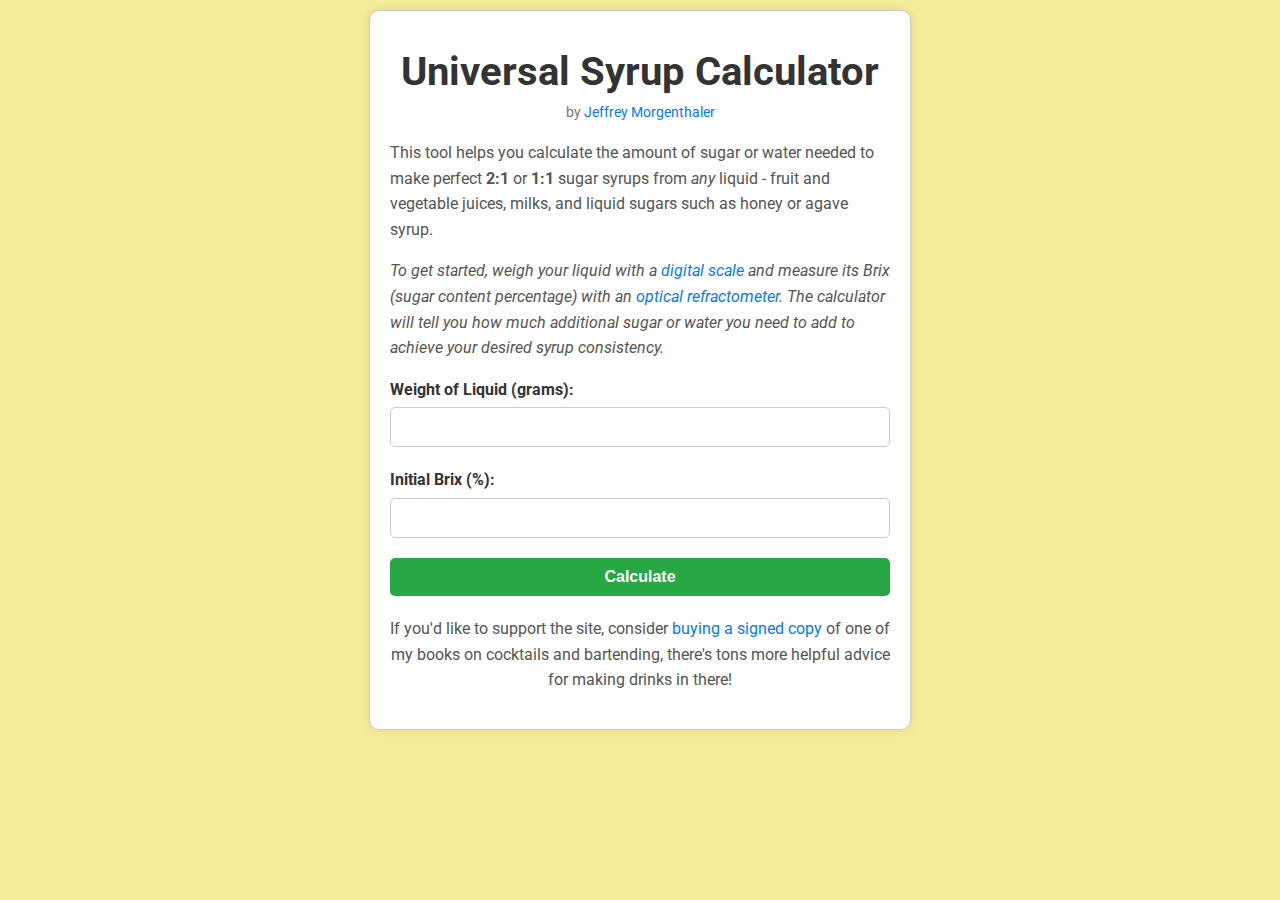
==== index.html @ 94b6f201 "Update index.html" ====
<!DOCTYPE html>
<html lang="en">
<head>
    <meta charset="UTF-8">
    <title>Universal Syrup Calculator</title>
    <meta name="description" content="Universal Syrup Calculator by Jeffrey Morgenthaler helps you make perfect 2:1 and 1:1 sugar syrups. Calculate the right amount of sugar or water based on your liquid's weight and Brix.">
    <meta name="keywords" content="syrup calculator, sugar syrup, 2:1 syrup, 1:1 syrup, Jeffrey Morgenthaler, cocktail syrup">
    <link rel="stylesheet" type="text/css" href="style.css">
    <link rel="apple-touch-icon" sizes="180x180" href="/apple-touch-icon.png">
    <link rel="icon" type="image/png" sizes="32x32" href="/favicon-32x32.png">
    <link rel="icon" type="image/png" sizes="16x16" href="/favicon-16x16.png">
    <link rel="manifest" href="/site.webmanifest">
    <link rel="manifest" href="/manifest.json">
    <link rel="mask-icon" href="/safari-pinned-tab.svg" color="#5bbad5">
    <meta name="msapplication-TileColor" content="#da532c">
    <meta name="theme-color" content="#ffffff">
    <meta name="viewport" content="width=device-width, initial-scale=1">
    <meta property="og:title" content="Universal Syrup Calculator by Jeffrey Morgenthaler">
    <meta property="og:description" content="Calculate the right amount of sugar or water to make perfect 2:1 and 1:1 sugar syrups.">
    <meta property="og:image" content="URL_TO_IMAGE">
    <meta property="og:url" content="YOUR_WEBSITE_URL">
    <meta property="og:type" content="website">
    <meta name="twitter:card" content="summary_large_image">
    <meta name="twitter:title" content="Universal Syrup Calculator by Jeffrey Morgenthaler">
    <meta name="twitter:description" content="Calculate the right amount of sugar or water to make perfect 2:1 and 1:1 sugar syrups.">
    <meta name="twitter:image" content="URL_TO_IMAGE">
</head>
<body>
    <div class="container">
        <h1>Universal Syrup Calculator</h1>
        <p class="author">by <a href="https://jeffreymorgenthaler.com/universal-syrup-calculator/" target="_blank" aria-label="Link to my website, opens in a new window">Jeffrey Morgenthaler</a></p>
        <p>This tool helps you calculate the amount of sugar or water needed to make perfect <b>2:1</b> or <b>1:1</b> sugar syrups from <em>any</em> liquid - fruit and vegetable juices, milks, and liquid sugars such as honey or agave syrup.</p>
        <p><em>To get started, weigh your liquid with a <a href="https://amzn.to/3SgPzZM" target="_blank" aria-label="Link to buy, opens in a new window">digital scale</a> and measure its Brix (sugar content percentage) with an <a href="https://amzn.to/46cc4EW" target="_blank" aria-label="Link to buy, opens in a new window">optical refractometer</a>. The calculator will tell you how much additional sugar or water you need to add to achieve your desired syrup consistency.</em></p>
        
        <div class="input-group">
            <label for="weight">Weight of Liquid (grams):</label>
            <input type="number" id="weight" required>
            <span class="error" id="weightError"></span>
        </div>
        <div class="input-group">
            <label for="brix">Initial Brix (%):</label>
            <input type="number" id="brix" required>
            <span class="error" id="brixError"></span>
        </div>
        <button id="calculateButton" onclick="calculate()">Calculate</button>
        <div class="result" id="result"></div>

        <hr class="divider" id="divider">

        <footer>
            <p>If you'd like to support the site, consider <a href="https://jeffreymorgenthaler.com/book/" target="_blank" aria-label="Link to buy, opens in a new window">buying a signed copy</a> of one of my books on cocktails and bartending, there's tons more helpful advice for making drinks in there!</p>
        </footer>
    </div>

    <script>
        function calculate() {
            const weightInput = document.getElementById('weight');
            const brixInput = document.getElementById('brix');
            const weightError = document.getElementById('weightError');
            const brixError = document.getElementById('brixError');
            const divider = document.getElementById('divider');
            const weight = parseFloat(weightInput.value);
            const brix = parseFloat(brixInput.value);
            const brixDecimal = brix / 100;
            const targetBrix2to1 = 2/3;
            const targetBrix1to1 = 0.5;
            const brixTolerance = 0.005; // If brix is within 0.5 brix of target, no addition is needed
            let resultText = '';
            let additionType = ''; // To store whether we need to add sugar or water
            let valid = true;

            // Clear previous error messages
            weightError.textContent = '';
            brixError.textContent = '';

            if (isNaN(weight) || weight <= 0) {
                weightError.textContent = 'Please enter a valid weight.';
                valid = false;
            }
            if (isNaN(brix) || brix < 0 || brix > 100) {
                brixError.textContent = 'Please enter a valid Brix value (0-100).';
                valid = false;
            }

            if (!valid) {
                return;
            }

            if (isNaN(weight) || isNaN(brixDecimal)) {
                resultText = 'Please enter valid numbers for weight and Brix.';
            } else {
                // For 2:1 Syrup
                let additionalSugar2to1 = 0;
                let additionalWater2to1 = 0;
                if (brixDecimal + brixTolerance < targetBrix2to1) {
                    additionalSugar2to1 = (targetBrix2to1 * weight - brixDecimal * weight) / (1 - targetBrix2to1);
                    resultText += `<p>To make a <b>2:1</b> syrup, add <span class="highlight">${additionalSugar2to1.toFixed(2)} grams</span> of sugar.</p>`;
                    additionType = 'sugar';
                } else if (brixDecimal - brixTolerance > targetBrix2to1) {
                    additionalWater2to1 = (brixDecimal * weight - targetBrix2to1 * weight) / targetBrix2to1;
                    resultText += `<p>To make a <b>2:1</b> syrup, add <span class="highlight">${additionalWater2to1.toFixed(2)} grams</span> of water.</p>`;
                    additionType = 'water';
                } else {
                    resultText += '<p>Your liquid already has the perfect Brix for a <b>2:1</b> syrup.</p>';
                }
                // For 1:1 Syrup
                let additionalSugar1to1 = 0;
                let additionalWater1to1 = 0;
                if (brixDecimal + brixTolerance < targetBrix1to1) {
                    additionalSugar1to1 = (targetBrix1to1 * weight - brixDecimal * weight) / (1 - targetBrix1to1);
                    resultText += `<p>To make a <b>1:1</b> syrup, add <span class="highlight">${additionalSugar1to1.toFixed(2)} grams</span> of sugar.</p>`;
                    additionType = 'sugar';
                } else if (brixDecimal - brixTolerance > targetBrix1to1) {
                    additionalWater1to1 = (brixDecimal * weight - targetBrix1to1 * weight) / targetBrix1to1;
                    resultText += `<p>To make a <b>1:1</b> syrup, add <span class="highlight">${additionalWater1to1.toFixed(2)} grams</span> of water.</p>`;
                    additionType = 'water';
                } else {
                    resultText += '<p>Your liquid already has the perfect Brix for a <b>1:1</b> syrup.</p>';
                }

                // Add contextualized instructions based on the addition type
                if (additionType === 'sugar') {
                    resultText += '<p><em>Heat your liquid and the additional sugar over gentle heat and stir until everything is combined.</em></p>';
                } else if (additionType === 'water') {
                    resultText += '<p><em>Heat your liquid and the additional water over gentle heat and stir until everything is combined.</em></p>';
                }

                resultText += '<p><em>Allow mixture to cool, store in <a href="https://amzn.to/3Sd2092" target="_blank" aria-label="Link to buy, opens in a new window">squeeze bottles</a>, label and refrigerate.</em></p>';
            }

            document.getElementById('result').innerHTML = resultText;
            divider.style.display = 'block'; // Show the divider after displaying results
        }

        // Add event listener to trigger the calculate function when Enter key is pressed
        document.getElementById('weight').addEventListener('keydown', function(event) {
            if (event.key === 'Enter') {
                document.getElementById('calculateButton').click();
            }
        });

        document.getElementById('brix').addEventListener('keydown', function(event) {
            if (event.key === 'Enter') {
                document.getElementById('calculateButton').click();
            }
        });
    </script>
</body>
</html>
---- style.css ----
@import url('https://fonts.googleapis.com/css2?family=Roboto:wght@400;700&display=swap');

body {
    font-family: 'Roboto', Arial, sans-serif;
    margin: 0;
    padding: 0;
    background-color: #f5ec9a; /* Changed background color */
    color: #333;
    line-height: 1.6;
}

.container {
    width: 90%;
    max-width: 500px;
    padding: 20px;
    padding-top: 10px; /* Reduced top padding */
    margin: 10px auto; /* Reduced top margin */
    border: 1px solid #ccc;
    border-radius: 10px;
    background-color: white;
    box-shadow: 0 0 10px rgba(0, 0, 0, 0.1);
}

h1 {
    text-align: center;
    font-size: 2.5em; /* Reduced font size */
    line-height: 1.2; /* Tightened line spacing */
    margin-bottom: 0.2em;
    font-weight: 700;
}

.author {
    text-align: center;
    margin-top: -0.2em;
    font-size: 0.9em; /* Reduced font size */
    color: #777;
}

p {
    margin-bottom: 1em;
    font-size: 1em;
    color: #555;
}

a {
    color: #007BFF;
    text-decoration: none;
}

a:hover {
    text-decoration: underline;
}

.highlight {
    color: red;
    font-weight: bold;
}

.input-group {
    margin-bottom: 15px;
}

label {
    display: block;
    margin-bottom: 5px;
    font-weight: bold;
}

input {
    width: 100%;
    padding: 10px;
    box-sizing: border-box;
    border: 1px solid #ccc;
    border-radius: 5px;
    font-size: 16px; /* Prevent auto-zoom on mobile devices */
    margin-bottom: 5px;
}

button {
    width: 100%;
    padding: 10px;
    background-color: #28a745;
    color: white;
    border: none;
    border-radius: 5px;
    cursor: pointer;
    font-size: 16px;
    font-weight: bold;
}

button:hover {
    background-color: #218838;
}

.result {
    margin-top: 20px;
    font-size: 1em;
    color: #555;
}

.error {
    color: red;
    font-size: 0.9em;
}

.divider {
    border: 0;
    height: 1px;
    margin: 20px 0;
    background: #ccc;
    display: none; /* Initially hidden */
}

footer {
    text-align: center;
    font-size: 1em;
    color: #777;
    margin-top: 20px;
}

/* Remove border and margins, adjust width and padding on mobile devices */
@media (max-width: 768px) {
    .container {
        width: 90%; /* Ensure the container takes up 90% of the width */
        max-width: none; /* Remove max-width for mobile */
        padding: 10px; /* Reduce padding on mobile devices */
        border: none;
        margin: 10px auto; /* Center the container with auto margins */
        border-radius: 0; /* Remove border-radius for a cleaner look on mobile */
    }

    h1 {
        font-size: 1.5em;
    }

    p {
        font-size: 0.9em;
    }

    button {
        font-size: 14px;
        padding: 10px;
    }
}
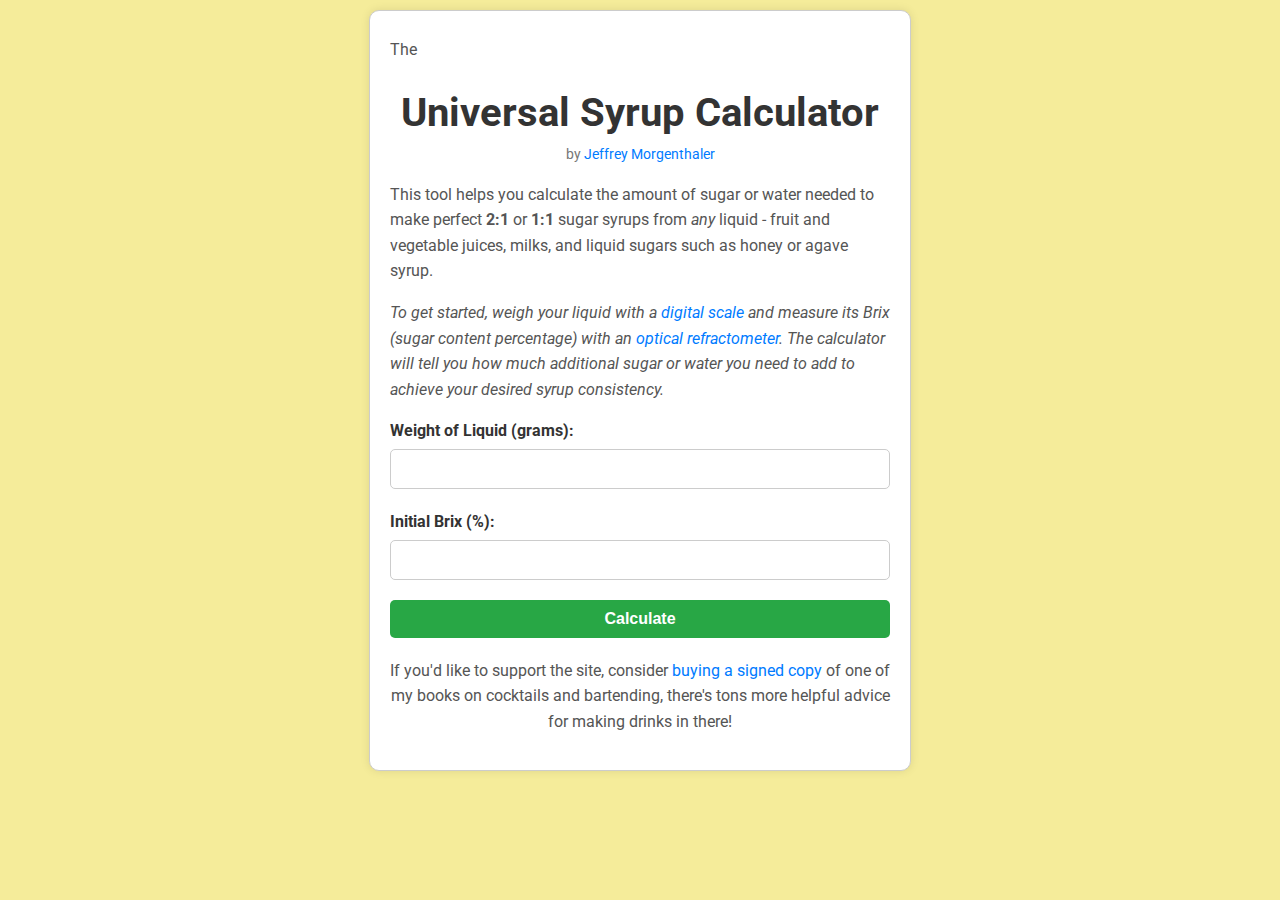
==== commit 296d886c: "Update index.html" ====
--- a/index.html
+++ b/index.html
@@ -27,6 +27,7 @@
 </head>
 <body>
     <div class="container">
+        <p>The</p>
         <h1>Universal Syrup Calculator</h1>
         <p class="author">by <a href="https://jeffreymorgenthaler.com/universal-syrup-calculator/" target="_blank" aria-label="Link to my website, opens in a new window">Jeffrey Morgenthaler</a></p>
         <p>This tool helps you calculate the amount of sugar or water needed to make perfect <b>2:1</b> or <b>1:1</b> sugar syrups from <em>any</em> liquid - fruit and vegetable juices, milks, and liquid sugars such as honey or agave syrup.</p>
@@ -145,5 +146,10 @@
             }
         });
     </script>
+
+    <!-- 100% privacy-first analytics -->
+<script async defer src="https://scripts.simpleanalyticscdn.com/latest.js"></script>
+<noscript><img src="https://queue.simpleanalyticscdn.com/noscript.gif" alt="" referrerpolicy="no-referrer-when-downgrade" /></noscript>
+    
 </body>
 </html>
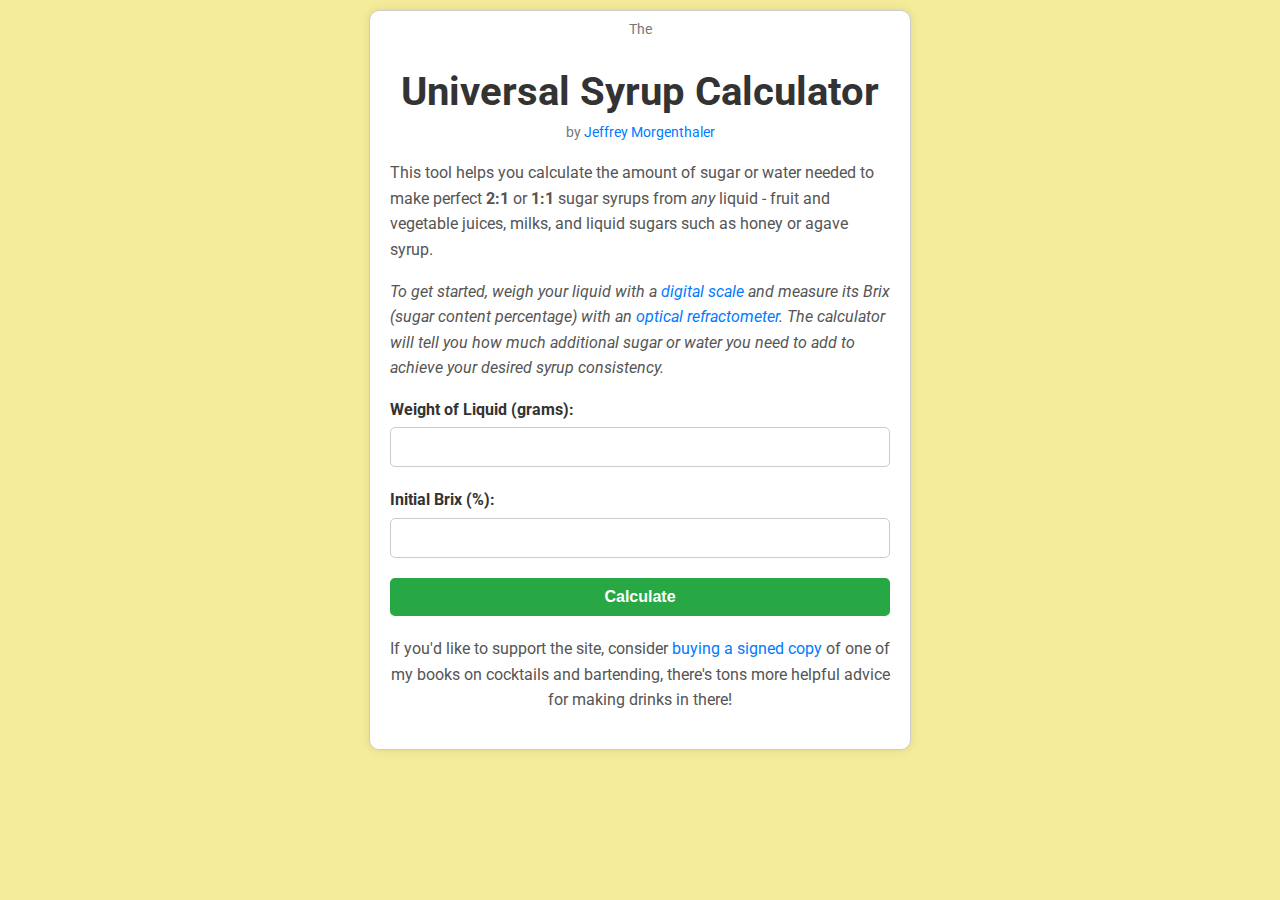
==== commit 6e83eb4a: "Update index.html" ====
--- a/index.html
+++ b/index.html
@@ -27,7 +27,7 @@
 </head>
 <body>
     <div class="container">
-        <p>The</p>
+        <p class="author">The</p>
         <h1>Universal Syrup Calculator</h1>
         <p class="author">by <a href="https://jeffreymorgenthaler.com/universal-syrup-calculator/" target="_blank" aria-label="Link to my website, opens in a new window">Jeffrey Morgenthaler</a></p>
         <p>This tool helps you calculate the amount of sugar or water needed to make perfect <b>2:1</b> or <b>1:1</b> sugar syrups from <em>any</em> liquid - fruit and vegetable juices, milks, and liquid sugars such as honey or agave syrup.</p>
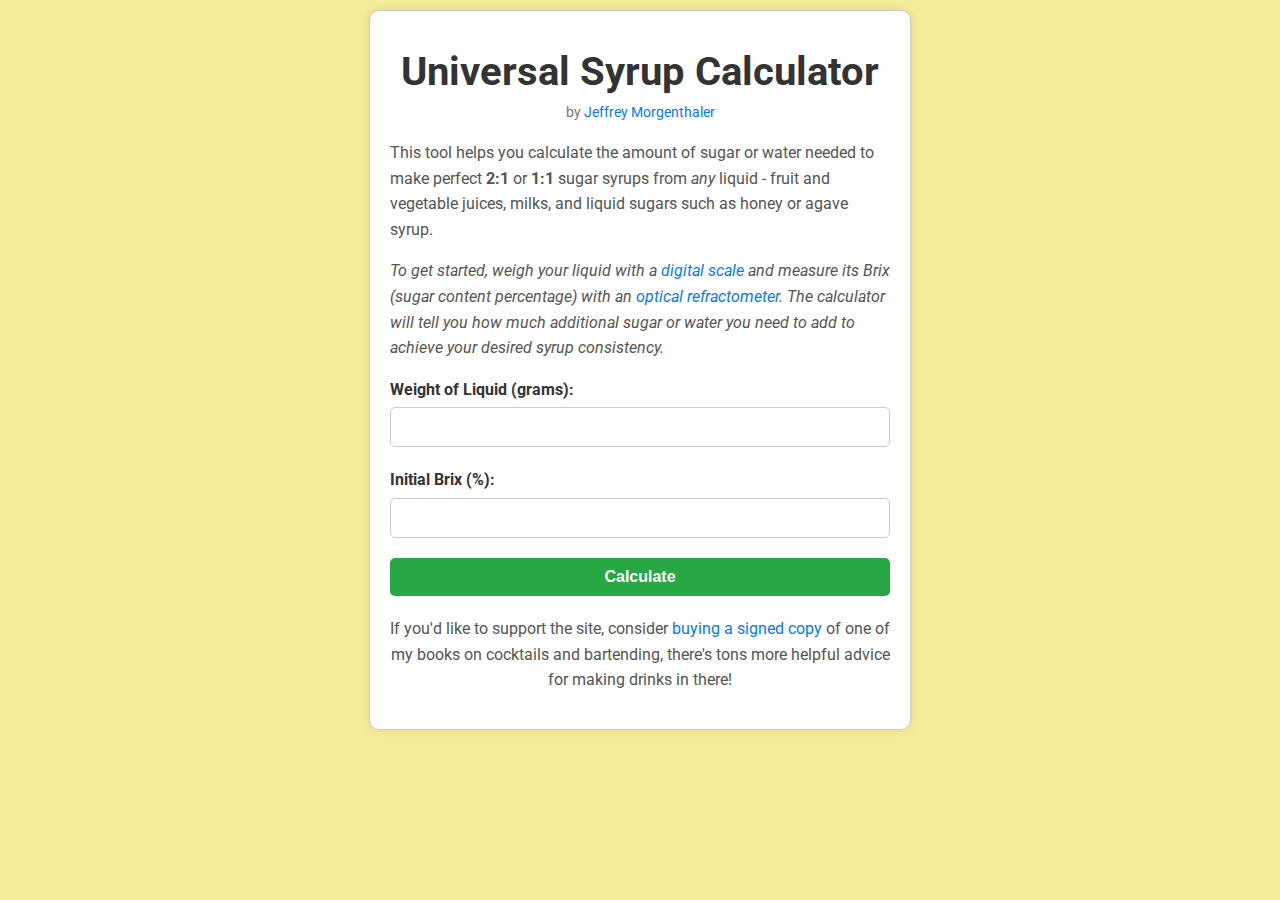
==== commit ec868cd2: "Update index.html" ====
--- a/index.html
+++ b/index.html
@@ -27,7 +27,6 @@
 </head>
 <body>
     <div class="container">
-        <p class="author">The</p>
         <h1>Universal Syrup Calculator</h1>
         <p class="author">by <a href="https://jeffreymorgenthaler.com/universal-syrup-calculator/" target="_blank" aria-label="Link to my website, opens in a new window">Jeffrey Morgenthaler</a></p>
         <p>This tool helps you calculate the amount of sugar or water needed to make perfect <b>2:1</b> or <b>1:1</b> sugar syrups from <em>any</em> liquid - fruit and vegetable juices, milks, and liquid sugars such as honey or agave syrup.</p>
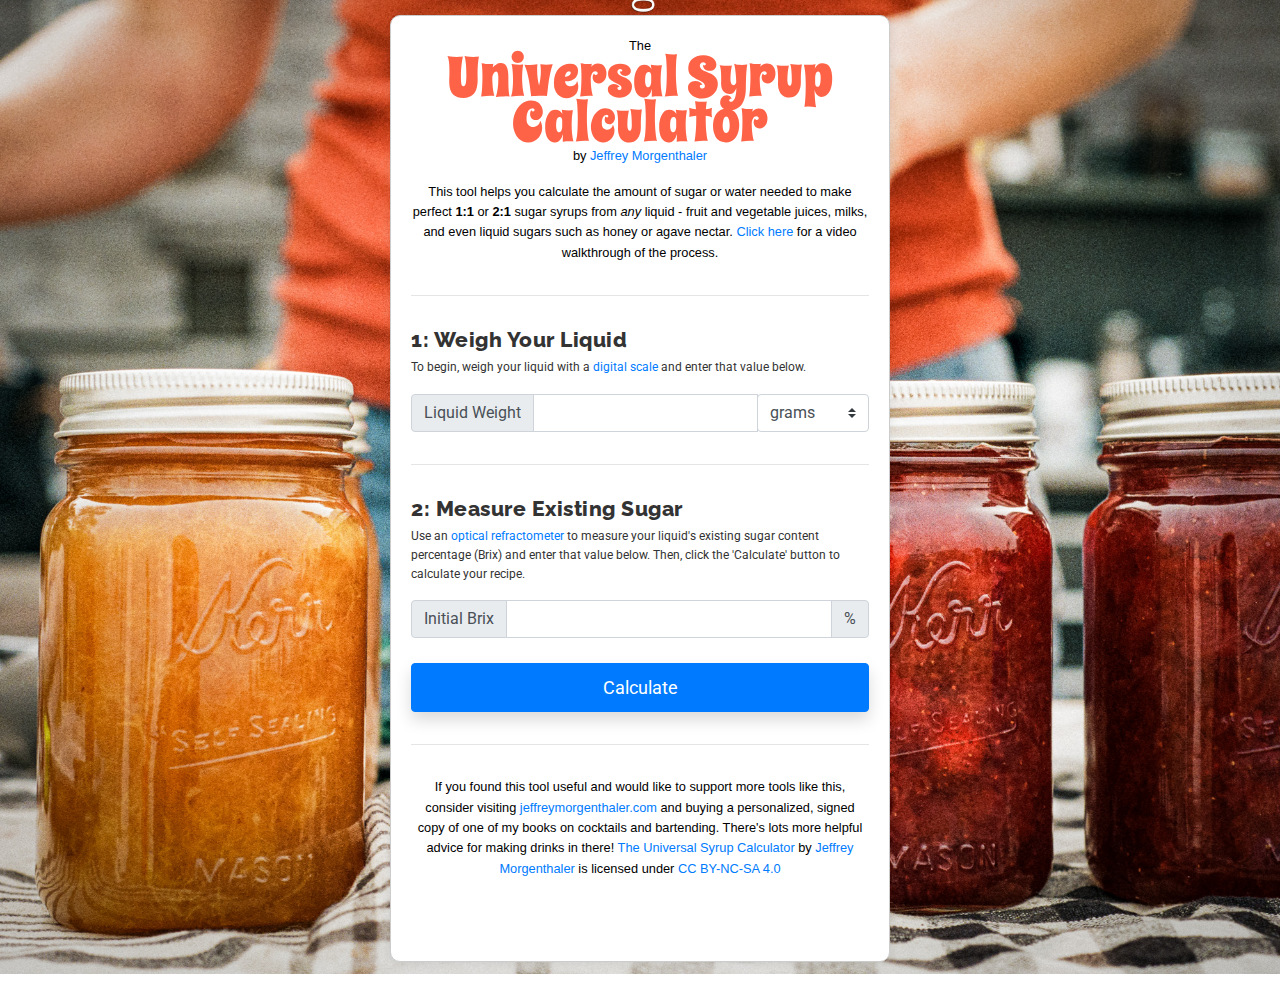
==== commit e846102e: "Add files via upload" ====
--- a/index.html
+++ b/index.html
@@ -5,150 +5,126 @@
     <title>Universal Syrup Calculator</title>
     <meta name="description" content="Universal Syrup Calculator by Jeffrey Morgenthaler helps you make perfect 2:1 and 1:1 sugar syrups. Calculate the right amount of sugar or water based on your liquid's weight and Brix.">
     <meta name="keywords" content="syrup calculator, sugar syrup, 2:1 syrup, 1:1 syrup, Jeffrey Morgenthaler, cocktail syrup">
+
+    <link href="https://stackpath.bootstrapcdn.com/bootstrap/4.5.2/css/bootstrap.min.css" rel="stylesheet">
     <link rel="stylesheet" type="text/css" href="style.css">
-    <link rel="apple-touch-icon" sizes="180x180" href="/apple-touch-icon.png">
-    <link rel="icon" type="image/png" sizes="32x32" href="/favicon-32x32.png">
-    <link rel="icon" type="image/png" sizes="16x16" href="/favicon-16x16.png">
-    <link rel="manifest" href="/site.webmanifest">
-    <link rel="manifest" href="/manifest.json">
-    <link rel="mask-icon" href="/safari-pinned-tab.svg" color="#5bbad5">
-    <meta name="msapplication-TileColor" content="#da532c">
-    <meta name="theme-color" content="#ffffff">
+
+
     <meta name="viewport" content="width=device-width, initial-scale=1">
-    <meta property="og:title" content="Universal Syrup Calculator by Jeffrey Morgenthaler">
-    <meta property="og:description" content="Calculate the right amount of sugar or water to make perfect 2:1 and 1:1 sugar syrups.">
-    <meta property="og:image" content="URL_TO_IMAGE">
-    <meta property="og:url" content="YOUR_WEBSITE_URL">
-    <meta property="og:type" content="website">
-    <meta name="twitter:card" content="summary_large_image">
-    <meta name="twitter:title" content="Universal Syrup Calculator by Jeffrey Morgenthaler">
-    <meta name="twitter:description" content="Calculate the right amount of sugar or water to make perfect 2:1 and 1:1 sugar syrups.">
-    <meta name="twitter:image" content="URL_TO_IMAGE">
+
+	<link rel="apple-touch-icon" sizes="180x180" href="/apple-touch-icon.png">
+	<link rel="icon" type="image/png" sizes="32x32" href="/favicon-32x32.png">
+	<link rel="icon" type="image/png" sizes="16x16" href="/favicon-16x16.png">
+	<link rel="manifest" href="/site.webmanifest">
+	<link rel="mask-icon" href="/safari-pinned-tab.svg" color="#5bbad5">
+	<meta name="msapplication-TileColor" content="#da532c">
+	<meta name="theme-color" content="#ffffff">
 </head>
 <body>
+
+
     <div class="container">
-        <h1>Universal Syrup Calculator</h1>
-        <p class="author">by <a href="https://jeffreymorgenthaler.com/universal-syrup-calculator/" target="_blank" aria-label="Link to my website, opens in a new window">Jeffrey Morgenthaler</a></p>
-        <p>This tool helps you calculate the amount of sugar or water needed to make perfect <b>2:1</b> or <b>1:1</b> sugar syrups from <em>any</em> liquid - fruit and vegetable juices, milks, and liquid sugars such as honey or agave syrup.</p>
-        <p><em>To get started, weigh your liquid with a <a href="https://amzn.to/3SgPzZM" target="_blank" aria-label="Link to buy, opens in a new window">digital scale</a> and measure its Brix (sugar content percentage) with an <a href="https://amzn.to/46cc4EW" target="_blank" aria-label="Link to buy, opens in a new window">optical refractometer</a>. The calculator will tell you how much additional sugar or water you need to add to achieve your desired syrup consistency.</em></p>
+    
+    <div id="header">
+    <p>The</p>
+    <h1>Universal Syrup Calculator</h1>
+    <p class="author">by <a href="https://jeffreymorgenthaler.com/universal-syrup-calculator/" target="_blank" aria-label="Link to my website, opens in a new window">Jeffrey Morgenthaler</a></p>
+    <p>This tool helps you calculate the amount of sugar or water needed to make perfect <b>1:1</b> or <b>2:1</b> sugar syrups from <em>any</em> liquid - fruit and vegetable juices, milks, and even liquid sugars such as honey or agave nectar. <a href="https://youtu.be/glE4A1I0q9I?si=YiJx6yE7gllNssg1" target="_blank" aria-label="Link to my website, opens in a new window">Click here</a> for a video walkthrough of the process.</p>
+        </div>
         
-        <div class="input-group">
-            <label for="weight">Weight of Liquid (grams):</label>
-            <input type="number" id="weight" required>
-            <span class="error" id="weightError"></span>
+        <hr />
+        
+        <div class="recipe-step"> 
+        <h2>1: Weigh Your Liquid</h2>
+        <p>To begin, weigh your liquid with a <a href="https://amzn.to/3SgPzZM" target="_blank" aria-label="Link to buy digital scale, opens in a new window">digital scale</a> and enter that value below.
+<div class="input-group">
+    <div class="input-group-prepend">
+        <span class="input-group-text" id="inputGroup-sizing-default">Liquid Weight</span>
+    </div>
+    <input type="number" class="form-control" id="weight" aria-label="Weight of Liquid" aria-describedby="inputGroup-sizing-default" required>
+    <div class="input-group-append">
+        <select class="custom-select" id="unit">
+            <option value="grams">grams</option>
+            <option value="ounces">ounces</option>
+            <option value="kilograms">kilograms</option>
+            <option value="pounds">pounds</option>
+        </select>
+    </div>
+</div>
+<span class="error" id="weightError"></span>
+</div>
+        
+        <hr />
+        
+	<div class="recipe-step"> 
+	<h2>2: Measure Existing Sugar</h2>
+	<p>Use an <a href="https://amzn.to/46cc4EW" target="_blank" aria-label="Link to buy optical refractometer, opens in a new window">optical refractometer</a> to measure your liquid's existing sugar content percentage (Brix) and enter that value below. Then, click the 'Calculate' button to calculate your recipe.</p>
+	<div class="input-group">
+	<div class="input-group-prepend">
+	<span class="input-group-text" id="inputGroup-sizing-default">Initial Brix</span>
+	</div>
+	<input type="number" class="form-control" id="brix" aria-label="Initial Brix" aria-describedby="inputGroup-sizing-default" required>
+	<div class="input-group-append">
+	<span class="input-group-text">%</span>
+	</div>
+	</div>
+	<span class="error" id="brixError"></span>
+	</div>
+        
+<button id="calculateButton" class="btn btn-primary btn-lg btn-block shadow rounded">Calculate</button>        
+       
+	
+<div id="results" class="row d-none">
+<div class="recipe-step"> 
+	<h2>3: Assemble Your Syrup</h2>
+	<p>Using the quantities below, prepare your syrup according to the instructions that follow.</p>
+	</div>
+    <div class="col-md-6">
+        <div class="card text-center">
+            <div class="card-header">
+                FOR 1:1 SYRUP
+            </div>
+            <div class="card-body">
+                    <p id="add1to1Text"></p>
+                <h2 id="sugar1to1">xx grams</h2>
+                <p id="sugar1to1Type">water</p>
+            </div>
         </div>
-        <div class="input-group">
-            <label for="brix">Initial Brix (%):</label>
-            <input type="number" id="brix" required>
-            <span class="error" id="brixError"></span>
+    </div>
+    <div class="col-md-6">
+        <div class="card text-center">
+            <div class="card-header">
+                FOR 2:1 SYRUP
+            </div>
+            <div class="card-body">
+                <p></p>
+                <h2 id="sugar2to1">xx grams</h2>
+                <p id="sugar2to1Type">sugar</p>
+            </div>
         </div>
-        <button id="calculateButton" onclick="calculate()">Calculate</button>
-        <div class="result" id="result"></div>
+    </div>
+</div>
 
-        <hr class="divider" id="divider">
+<!-- Instructions Section -->
+<div class="instructions d-none" id="instructions">
+<p>Instructions Will Appear Here</p>
+<hr />
+</div>
 
-        <footer>
-            <p>If you'd like to support the site, consider <a href="https://jeffreymorgenthaler.com/book/" target="_blank" aria-label="Link to buy, opens in a new window">buying a signed copy</a> of one of my books on cocktails and bartending, there's tons more helpful advice for making drinks in there!</p>
-        </footer>
+       <hr /> 
+
+
+<footer>
+<p>If you found this tool useful and would like to support more tools like this, consider visiting<a href="https://jeffreymorgenthaler.com/book/" target="_blank"> jeffreymorgenthaler.com</a> and buying a personalized, signed copy of one of my books on cocktails and bartending. There's lots more helpful advice for making drinks in there! <a property="dct:title" rel="cc:attributionURL" href="https://syrupmath.com/">The Universal Syrup Calculator</a> by <a rel="cc:attributionURL dct:creator" property="cc:attributionName" href="https://jeffreymorgenthaler.com/">Jeffrey Morgenthaler</a> is licensed under <a href="https://creativecommons.org/licenses/by-nc-sa/4.0/?ref=chooser-v1" target="_blank" rel="license noopener noreferrer" style="display:inline-block;">CC BY-NC-SA 4.0</p>
+</footer>
+
     </div>
 
-    <script>
-        function calculate() {
-            const weightInput = document.getElementById('weight');
-            const brixInput = document.getElementById('brix');
-            const weightError = document.getElementById('weightError');
-            const brixError = document.getElementById('brixError');
-            const divider = document.getElementById('divider');
-            const weight = parseFloat(weightInput.value);
-            const brix = parseFloat(brixInput.value);
-            const brixDecimal = brix / 100;
-            const targetBrix2to1 = 2/3;
-            const targetBrix1to1 = 0.5;
-            const brixTolerance = 0.005; // If brix is within 0.5 brix of target, no addition is needed
-            let resultText = '';
-            let additionType = ''; // To store whether we need to add sugar or water
-            let valid = true;
-
-            // Clear previous error messages
-            weightError.textContent = '';
-            brixError.textContent = '';
-
-            if (isNaN(weight) || weight <= 0) {
-                weightError.textContent = 'Please enter a valid weight.';
-                valid = false;
-            }
-            if (isNaN(brix) || brix < 0 || brix > 100) {
-                brixError.textContent = 'Please enter a valid Brix value (0-100).';
-                valid = false;
-            }
-
-            if (!valid) {
-                return;
-            }
-
-            if (isNaN(weight) || isNaN(brixDecimal)) {
-                resultText = 'Please enter valid numbers for weight and Brix.';
-            } else {
-                // For 2:1 Syrup
-                let additionalSugar2to1 = 0;
-                let additionalWater2to1 = 0;
-                if (brixDecimal + brixTolerance < targetBrix2to1) {
-                    additionalSugar2to1 = (targetBrix2to1 * weight - brixDecimal * weight) / (1 - targetBrix2to1);
-                    resultText += `<p>To make a <b>2:1</b> syrup, add <span class="highlight">${additionalSugar2to1.toFixed(2)} grams</span> of sugar.</p>`;
-                    additionType = 'sugar';
-                } else if (brixDecimal - brixTolerance > targetBrix2to1) {
-                    additionalWater2to1 = (brixDecimal * weight - targetBrix2to1 * weight) / targetBrix2to1;
-                    resultText += `<p>To make a <b>2:1</b> syrup, add <span class="highlight">${additionalWater2to1.toFixed(2)} grams</span> of water.</p>`;
-                    additionType = 'water';
-                } else {
-                    resultText += '<p>Your liquid already has the perfect Brix for a <b>2:1</b> syrup.</p>';
-                }
-                // For 1:1 Syrup
-                let additionalSugar1to1 = 0;
-                let additionalWater1to1 = 0;
-                if (brixDecimal + brixTolerance < targetBrix1to1) {
-                    additionalSugar1to1 = (targetBrix1to1 * weight - brixDecimal * weight) / (1 - targetBrix1to1);
-                    resultText += `<p>To make a <b>1:1</b> syrup, add <span class="highlight">${additionalSugar1to1.toFixed(2)} grams</span> of sugar.</p>`;
-                    additionType = 'sugar';
-                } else if (brixDecimal - brixTolerance > targetBrix1to1) {
-                    additionalWater1to1 = (brixDecimal * weight - targetBrix1to1 * weight) / targetBrix1to1;
-                    resultText += `<p>To make a <b>1:1</b> syrup, add <span class="highlight">${additionalWater1to1.toFixed(2)} grams</span> of water.</p>`;
-                    additionType = 'water';
-                } else {
-                    resultText += '<p>Your liquid already has the perfect Brix for a <b>1:1</b> syrup.</p>';
-                }
-
-                // Add contextualized instructions based on the addition type
-                if (additionType === 'sugar') {
-                    resultText += '<p><em>Heat your liquid and the additional sugar over gentle heat and stir until everything is combined.</em></p>';
-                } else if (additionType === 'water') {
-                    resultText += '<p><em>Heat your liquid and the additional water over gentle heat and stir until everything is combined.</em></p>';
-                }
-
-                resultText += '<p><em>Allow mixture to cool, store in <a href="https://amzn.to/3Sd2092" target="_blank" aria-label="Link to buy, opens in a new window">squeeze bottles</a>, label and refrigerate.</em></p>';
-            }
-
-            document.getElementById('result').innerHTML = resultText;
-            divider.style.display = 'block'; // Show the divider after displaying results
-        }
-
-        // Add event listener to trigger the calculate function when Enter key is pressed
-        document.getElementById('weight').addEventListener('keydown', function(event) {
-            if (event.key === 'Enter') {
-                document.getElementById('calculateButton').click();
-            }
-        });
-
-        document.getElementById('brix').addEventListener('keydown', function(event) {
-            if (event.key === 'Enter') {
-                document.getElementById('calculateButton').click();
-            }
-        });
-    </script>
-
+    <!-- Link to external JavaScript file -->
+    <script src="script.js"></script>
+    
     <!-- 100% privacy-first analytics -->
-<script async defer src="https://scripts.simpleanalyticscdn.com/latest.js"></script>
-<noscript><img src="https://queue.simpleanalyticscdn.com/noscript.gif" alt="" referrerpolicy="no-referrer-when-downgrade" /></noscript>
-    
+    <script async defer src="https://scripts.simpleanalyticscdn.com/latest.js"></script>
+    <noscript><img src="https://queue.simpleanalyticscdn.com/noscript.gif" alt="" referrerpolicy="no-referrer-when-downgrade" /></noscript>
 </body>
 </html>
--- a/style.css
+++ b/style.css
@@ -1,4 +1,6 @@
-@import url('https://fonts.googleapis.com/css2?family=Roboto:wght@400;700&display=swap');
+@import url('https://fonts.googleapis.com/css2?family=Roboto:wght@400;700;900&display=swap');
+@import url('https://fonts.googleapis.com/css2?family=Raleway:ital,wght@0,100..900;1,100..900&display=swap');
+@import url('https://fonts.googleapis.com/css2?family=Spicy+Rice&display=swap');
 
 body {
     font-family: 'Roboto', Arial, sans-serif;
@@ -7,14 +9,19 @@
     background-color: #f5ec9a; /* Changed background color */
     color: #333;
     line-height: 1.6;
+	background: url('background.jpg');
+	background-repeat: no-repeat;
+	background-size: cover;
+	background-attachment: fixed;
+	background-position: center;
+
 }
 
 .container {
-    width: 90%;
+    width: 95%;
     max-width: 500px;
     padding: 20px;
-    padding-top: 10px; /* Reduced top padding */
-    margin: 10px auto; /* Reduced top margin */
+    margin: 15px auto 5px;
     border: 1px solid #ccc;
     border-radius: 10px;
     background-color: white;
@@ -22,25 +29,49 @@
 }
 
 h1 {
+    font-family: "Spicy Rice", serif;
+    font-size: 3.5rem;
+    font-weight: 400;
+    line-height: .8;
+    color: #ff6347;
     text-align: center;
-    font-size: 2.5em; /* Reduced font size */
-    line-height: 1.2; /* Tightened line spacing */
-    margin-bottom: 0.2em;
-    font-weight: 700;
+    padding: 0;
+    margin: 0;
 }
 
-.author {
-    text-align: center;
-    margin-top: -0.2em;
-    font-size: 0.9em; /* Reduced font size */
-    color: #777;
+h2 {
+    font-family: 'Raleway', sans-serif;
+    font-size: 1.3rem; /* Slightly smaller than the default */
+    margin-bottom: 0.75rem; /* Reduce space below the title */
+    font-weight: 800; /* Heavy font weight for a modern look */
+    color: #333; /* A slightly softer black/gray color */
+    letter-spacing: 0.5px; /* Add slight letter spacing for a modern feel */
+    margin: 0;
 }
 
-p {
-    margin-bottom: 1em;
-    font-size: 1em;
-    color: #555;
-}
+#header p {
+    font-family: Arial, sans-serif; /* Keep the same font family */
+    font-size: .8rem; /* Slightly smaller font for the byline */
+    font-weight: 400; /* Normal weight for the byline */
+    color: #000; /* Set the text color to black */
+    margin: 0; /* Adjust spacing between title and byline */
+    text-align: center;
+	}
+	
+.recipe-step p {
+    font-size: .75rem;
+    margin-top: 5px;
+	}
+	
+.row .recipe-step h2,
+.row .recipe-step p {
+	margin-left: 15px;
+	margin-right: 15px;
+	}
+	
+.author {
+	padding-bottom: 15px;
+	}
 
 a {
     color: #007BFF;
@@ -57,88 +88,99 @@
 }
 
 .input-group {
-    margin-bottom: 15px;
+    margin-bottom: 5px;
+    padding-bottom: 0px;
 }
 
-label {
-    display: block;
-    margin-bottom: 5px;
-    font-weight: bold;
+#calculateButton {
+    background-color: #007bff;
+    border-color: #007bff;
+    padding: 10px 20px;
+    font-size: 18px;
+    transition: background-color 0.3s ease;
+    margin-top: 25px;
 }
 
-input {
-    width: 100%;
-    padding: 10px;
-    box-sizing: border-box;
-    border: 1px solid #ccc;
-    border-radius: 5px;
-    font-size: 16px; /* Prevent auto-zoom on mobile devices */
-    margin-bottom: 5px;
+#calculateButton:hover {
+    background-color: #0056b3;
+    border-color: #0056b3;
 }
 
-button {
-    width: 100%;
-    padding: 10px;
-    background-color: #28a745;
-    color: white;
-    border: none;
-    border-radius: 5px;
-    cursor: pointer;
-    font-size: 16px;
-    font-weight: bold;
+#results {
+    margin-top: 1.5em; /* Adjust the value as needed */
+    margin-bottom: 1.5em;
 }
 
-button:hover {
-    background-color: #218838;
+.card-header {
+    font-size: 1rem;  /* Increase the font size */
+    letter-spacing: 1px;
+    font-weight: 900; /* Make the text bold */
 }
 
-.result {
-    margin-top: 20px;
-    font-size: 1em;
-    color: #555;
+#sugar1to1, #sugar2to1 {
+	font-size: 1.5rem;
+	color: #ff6347;
+	margin-bottom: 1rem;
+	}
+	
+#instruction-1 {
+    font-family: Arial, sans-serif; /* Keep the same font family */
+    font-size: .9rem;
+    font-weight: 400;
+    color: #000; /* Set the text color to black */
+    text-align: center;
+	}
+	
+#instruction-2 {
+    font-family: Arial, sans-serif; /* Keep the same font family */
+    font-size: .9rem;
+    font-weight: 600;
+    color: #000; /* Set the text color to black */
+    text-align: center;
+	}
+	
+#instruction-3 {
+    font-family: Arial, sans-serif; /* Keep the same font family */
+    font-size: .9rem;
+    font-weight: 400;
+    font-style: italic;
+    color: #000; /* Set the text color to black */
+    text-align: center;
+	}
+
+/* Error message styling */
+.error {
+    color: red;
+    font-size: 0.8em;  /* Adjust font size if necessary */
+    margin-left: 5px;
+    display: block;  /* Ensure it displays as a block element */
 }
 
-.error {
-    color: red;
-    font-size: 0.9em;
-}
-
-.divider {
-    border: 0;
-    height: 1px;
-    margin: 20px 0;
-    background: #ccc;
-    display: none; /* Initially hidden */
+hr {
+    margin: 2rem 0;
 }
 
 footer {
     text-align: center;
-    font-size: 1em;
-    color: #777;
-    margin-top: 20px;
-}
+    font-family: Arial, sans-serif; /* Keep the same font family */
+    font-size: .8rem; /* Slightly smaller font for the byline */
+    font-weight: 400; /* Normal weight for the byline */
+    color: #000; /* Set the text color to black */
+    }
 
 /* Remove border and margins, adjust width and padding on mobile devices */
 @media (max-width: 768px) {
     .container {
-        width: 90%; /* Ensure the container takes up 90% of the width */
+        width: 95%; /* Ensure the container takes up 90% of the width */
         max-width: none; /* Remove max-width for mobile */
-        padding: 10px; /* Reduce padding on mobile devices */
+        padding: 15px; /* Reduce padding on mobile devices
         border: none;
         margin: 10px auto; /* Center the container with auto margins */
-        border-radius: 0; /* Remove border-radius for a cleaner look on mobile */
+        border-radius: 5px;
+    }
+    
+.card {
+	margin-bottom: 25px; /* Add desired space between cards */
     }
 
-    h1 {
-        font-size: 1.5em;
-    }
-
-    p {
-        font-size: 0.9em;
-    }
-
-    button {
-        font-size: 14px;
-        padding: 10px;
-    }
 }
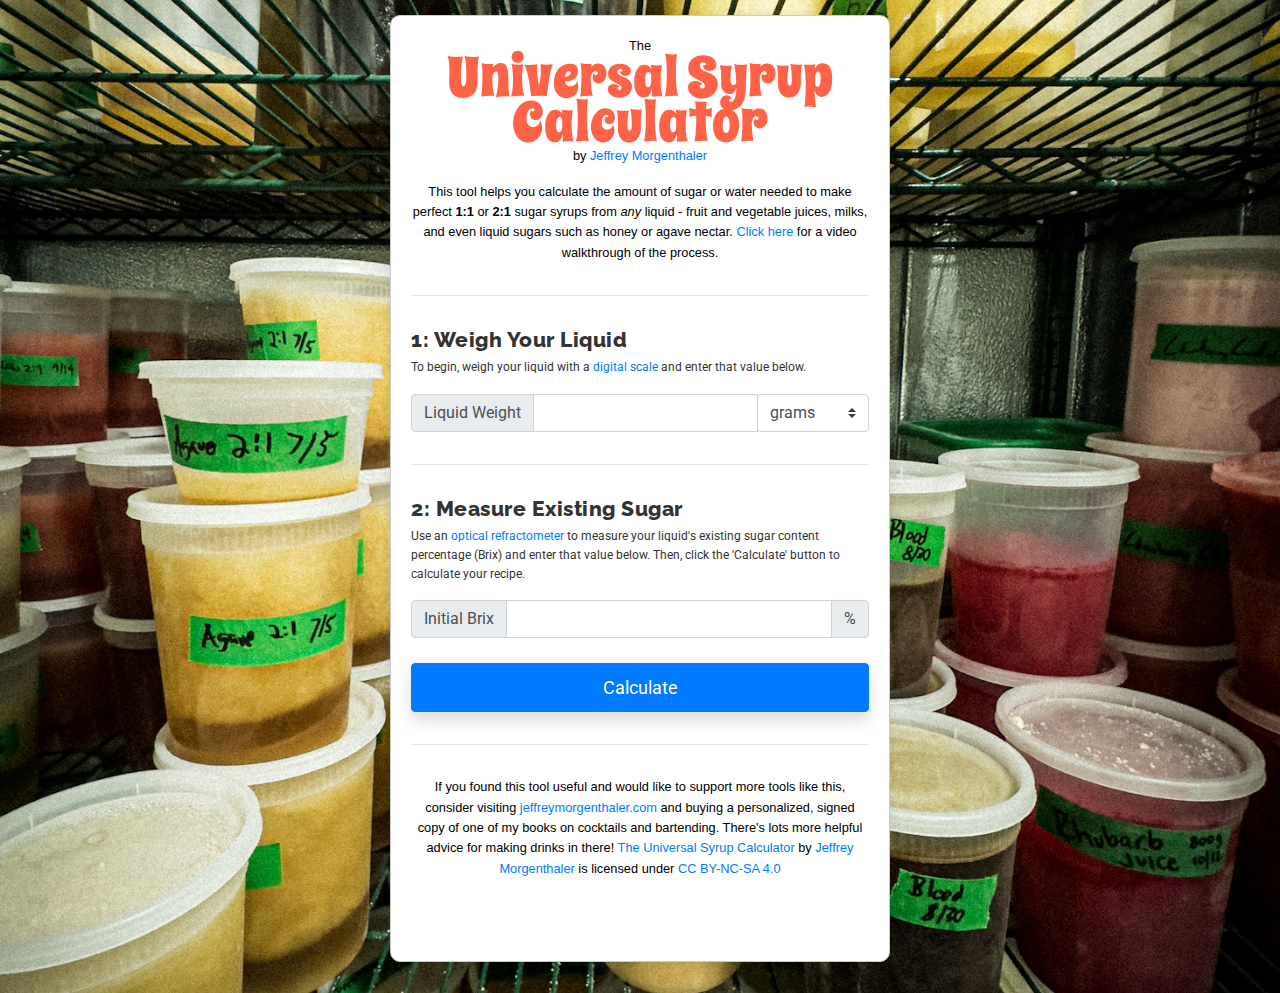
==== commit c7a36506: "Add files via upload" ====
--- a/index.html
+++ b/index.html
@@ -29,7 +29,21 @@
     <p>The</p>
     <h1>Universal Syrup Calculator</h1>
     <p class="author">by <a href="https://jeffreymorgenthaler.com/universal-syrup-calculator/" target="_blank" aria-label="Link to my website, opens in a new window">Jeffrey Morgenthaler</a></p>
-    <p>This tool helps you calculate the amount of sugar or water needed to make perfect <b>1:1</b> or <b>2:1</b> sugar syrups from <em>any</em> liquid - fruit and vegetable juices, milks, and even liquid sugars such as honey or agave nectar. <a href="https://youtu.be/glE4A1I0q9I?si=YiJx6yE7gllNssg1" target="_blank" aria-label="Link to my website, opens in a new window">Click here</a> for a video walkthrough of the process.</p>
+    <p>This tool helps you calculate the amount of sugar or water needed to make perfect <b>1:1</b> or <b>2:1</b> sugar syrups from <em>any</em> liquid - fruit and vegetable juices, milks, and even liquid sugars such as honey or agave nectar. <a href="#" id="video-trigger">Click here</a> for a video walkthrough of the process.</p>
+    
+    
+
+<!-- Modal -->
+<div id="video-modal" class="modal">
+  <div class="modal-content">
+    <span class="close">&times;</span>
+    <div class="video-container">
+      <iframe id="youtube-video" src="" frameborder="0" allowfullscreen></iframe>
+    </div>
+  </div>
+</div>
+    
+    
         </div>
         
         <hr />
--- a/style.css
+++ b/style.css
@@ -27,6 +27,78 @@
     background-color: white;
     box-shadow: 0 0 10px rgba(0, 0, 0, 0.1);
 }
+
+
+
+
+
+/* The Modal (background) */
+.modal {
+  display: none; 
+  position: fixed; 
+  z-index: 1000; 
+  left: 0;
+  top: 0;
+  width: 100%; 
+  height: 100%; 
+  overflow: auto; 
+  background-color: rgba(0,0,0,0.8); 
+}
+
+/* Modal Content */
+.modal-content {
+  position: absolute;
+  top: 50%;
+  left: 50%;
+  transform: translate(-50%, -50%);
+  background-color: #fff;
+  padding: 0;
+  width: 80%;
+  max-width: 640px;
+  height: auto;
+  border-radius: 8px;
+  overflow: hidden;
+}
+
+/* Close Button */
+.close {
+  position: absolute;
+  top: 10px;
+  right: 20px;
+  color: #aaa;
+  font-size: 24px;
+  font-weight: bold;
+  cursor: pointer;
+}
+
+.close:hover,
+.close:focus {
+  color: black;
+  text-decoration: none;
+  cursor: pointer;
+}
+
+/* Responsive video container */
+.video-container {
+  position: relative;
+  width: 100%;
+  padding-bottom: 56.25%; /* 16:9 aspect ratio */
+  height: 0;
+  overflow: hidden;
+}
+
+.video-container iframe {
+  position: absolute;
+  top: 0;
+  left: 0;
+  width: 100%;
+  height: 100%;
+  border: 0;
+}
+
+
+
+
 
 h1 {
     font-family: "Spicy Rice", serif;
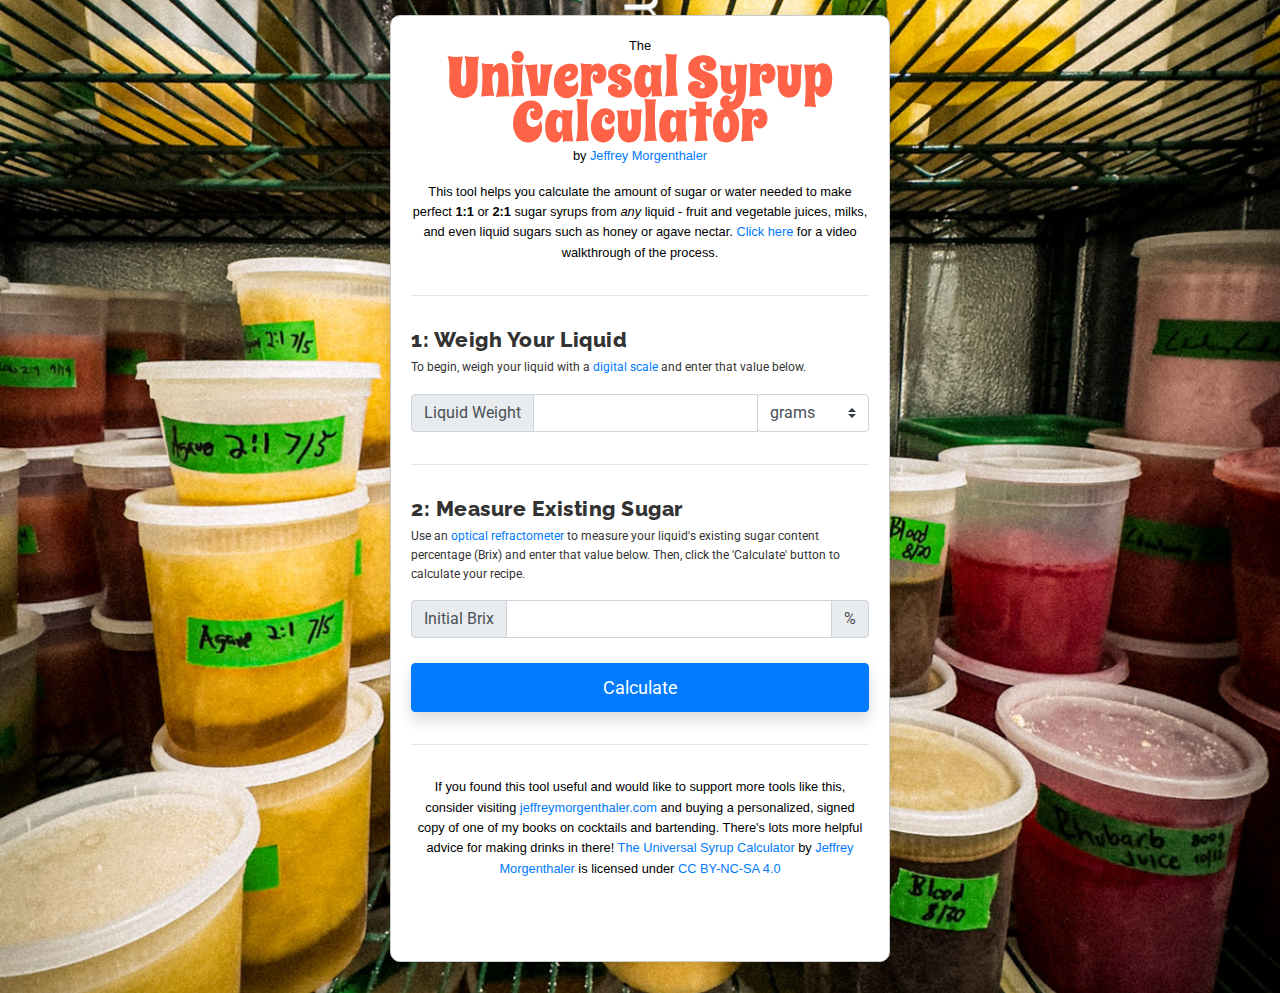
==== commit cf8342f8: "Update index.html" ====
--- a/index.html
+++ b/index.html
@@ -2,9 +2,9 @@
 <html lang="en">
 <head>
     <meta charset="UTF-8">
-    <title>Universal Syrup Calculator</title>
-    <meta name="description" content="Universal Syrup Calculator by Jeffrey Morgenthaler helps you make perfect 2:1 and 1:1 sugar syrups. Calculate the right amount of sugar or water based on your liquid's weight and Brix.">
-    <meta name="keywords" content="syrup calculator, sugar syrup, 2:1 syrup, 1:1 syrup, Jeffrey Morgenthaler, cocktail syrup">
+    <title>The Universal Syrup Calculator - Easily make perfect syrups from anything.</title>
+	<meta name="description" content="Easily calculate 1:1 or 2:1 sugar syrups from any liquid using the Universal Syrup Calculator. Perfect for cocktails, fruit juices, and more." />
+	<meta name="keywords" content="syrup calculator, sugar syrup, 2:1 syrup, 1:1 syrup, cocktail syrup, Brix calculator, honey syrup, agave syrup, juice syrup, simple syrup, refractometer calculator, Jeffrey Morgenthaler" />
 
     <link href="https://stackpath.bootstrapcdn.com/bootstrap/4.5.2/css/bootstrap.min.css" rel="stylesheet">
     <link rel="stylesheet" type="text/css" href="style.css">
